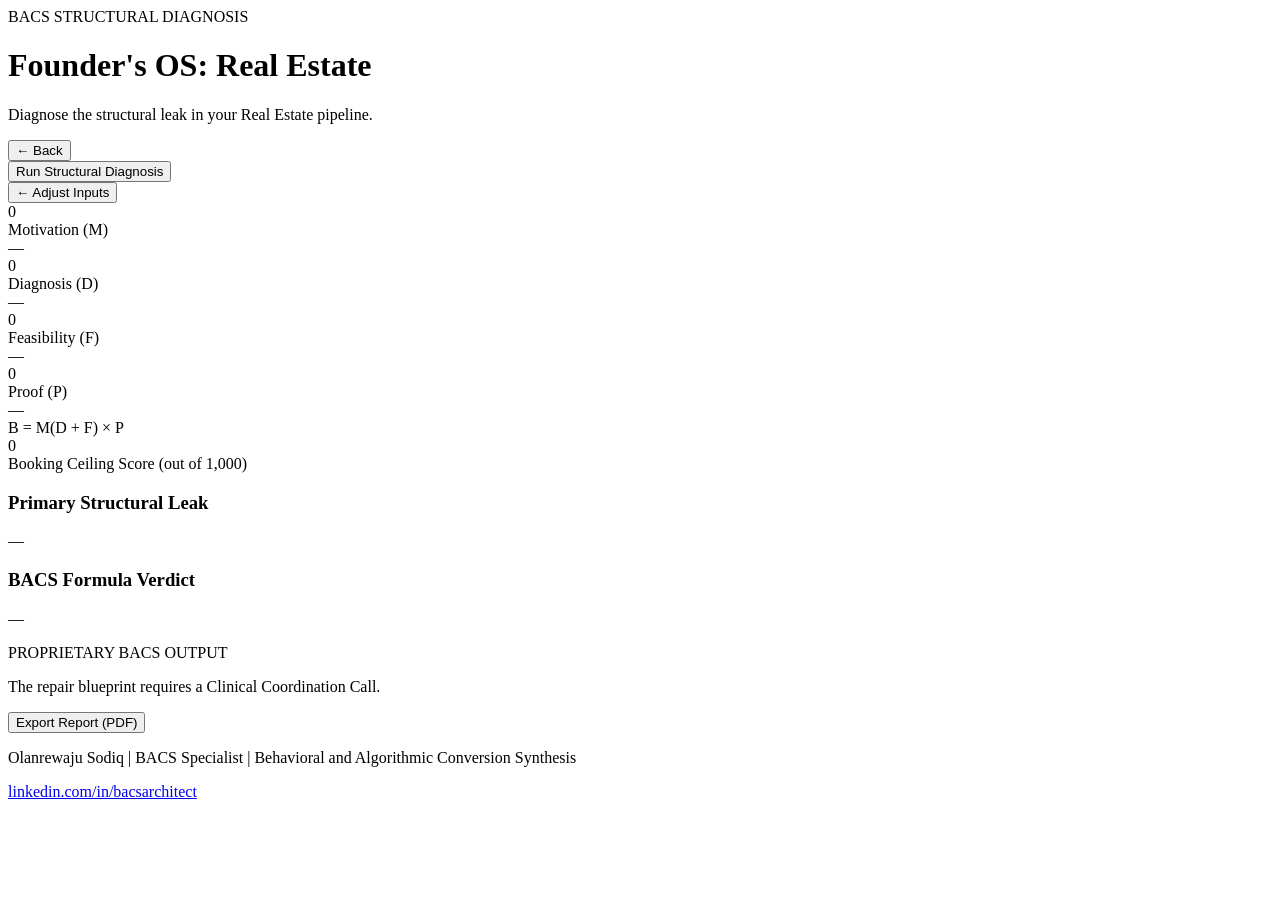
==== index.html @ ab78fde0 "Add files via upload" ====
<!DOCTYPE html>
<html lang="en">
<head>
    <meta charset="UTF-8">
    <meta name="viewport" content="width=device-width, initial-scale=1.0">
    <title>BACS Founder's OS | Luxury Real Estate Diagnosis</title>
    <meta name="description" content="Run a clinical BACS structural diagnosis on your Luxury Real Estate conversion pipeline.">
    <link href="https://fonts.googleapis.com/css2?family=Inter:wght@300;400;500;600;700&family=Outfit:wght@300;500;700&display=swap" rel="stylesheet">
    <link rel="stylesheet" href="founders_os_v2.css">
</head>
<body data-auto-init="realestate">
<div class="container">
    <header>
        <div class="badge">BACS STRUCTURAL DIAGNOSIS</div>
        <h1>Founder's OS: Real Estate</h1>
        <p class="subtitle">Diagnose the structural leak in your Real Estate pipeline.</p>
    </header>

    <!-- PHASE 2: DATA COLLECTION (dynamic fields initialized by JS) -->
    <div id="phase-data" class="phase">
        <div class="matrix-card">
            <div class="phase-header">
                <button class="back-btn" onclick="goBack()">← Back</button>
                <span class="selected-obj" id="selectedObjLabel"></span>
            </div>
            <div class="input-grid" id="dynamicFields"></div>
            <button class="calculate-btn" onclick="runDiagnosis()">Run Structural Diagnosis</button>
        </div>
    </div>

    <!-- PHASE 3: RESULTS -->
    <div id="phase-results" class="phase">
        <div class="matrix-card">
            <div class="phase-header">
                <button class="back-btn" onclick="goBackToData()">← Adjust Inputs</button>
                <span class="selected-obj" id="resultsObjLabel"></span>
            </div>
            <div class="score-display">
                <div class="score-card" id="card-m"><div class="score-value" id="mScore">0</div><div class="score-label">Motivation (M)</div><div class="status-badge" id="mStatus">—</div></div>
                <div class="score-card" id="card-d"><div class="score-value" id="dScore">0</div><div class="score-label">Diagnosis (D)</div><div class="status-badge" id="dStatus">—</div></div>
                <div class="score-card" id="card-f"><div class="score-value" id="fScore">0</div><div class="score-label">Feasibility (F)</div><div class="status-badge" id="fStatus">—</div></div>
                <div class="score-card" id="card-p"><div class="score-value" id="pScore">0</div><div class="score-label">Proof (P)</div><div class="status-badge" id="pStatus">—</div></div>
            </div>
            <div class="formula-box">
                <div class="formula-text">B = M(D + F) × P</div>
                <div class="formula-result" id="formulaResult">0</div>
                <div class="formula-label">Booking Ceiling Score (out of 1,000)</div>
            </div>
            <div class="analysis-box">
                <h3>Primary Structural Leak</h3>
                <p id="leakAnalysis">—</p>
            </div>
            <div class="analysis-box verdict-box">
                <h3>BACS Formula Verdict</h3>
                <p id="formulaVerdict">—</p>
            </div>
            <div class="cta-section">
                <p class="cta-label">PROPRIETARY BACS OUTPUT</p>
                <p class="cta-sub">The repair blueprint requires a Clinical Coordination Call.</p>
                <button class="print-btn" onclick="window.print()">Export Report (PDF)</button>
            </div>
        </div>
    </div>

    <footer>
        <p>Olanrewaju Sodiq | BACS Specialist | Behavioral and Algorithmic Conversion Synthesis</p>
        <a href="https://www.linkedin.com/in/bacsarchitect" target="_blank">linkedin.com/in/bacsarchitect</a>
    </footer>
</div>
<script src="founders_os_v2.js"></script>
</body>
</html>
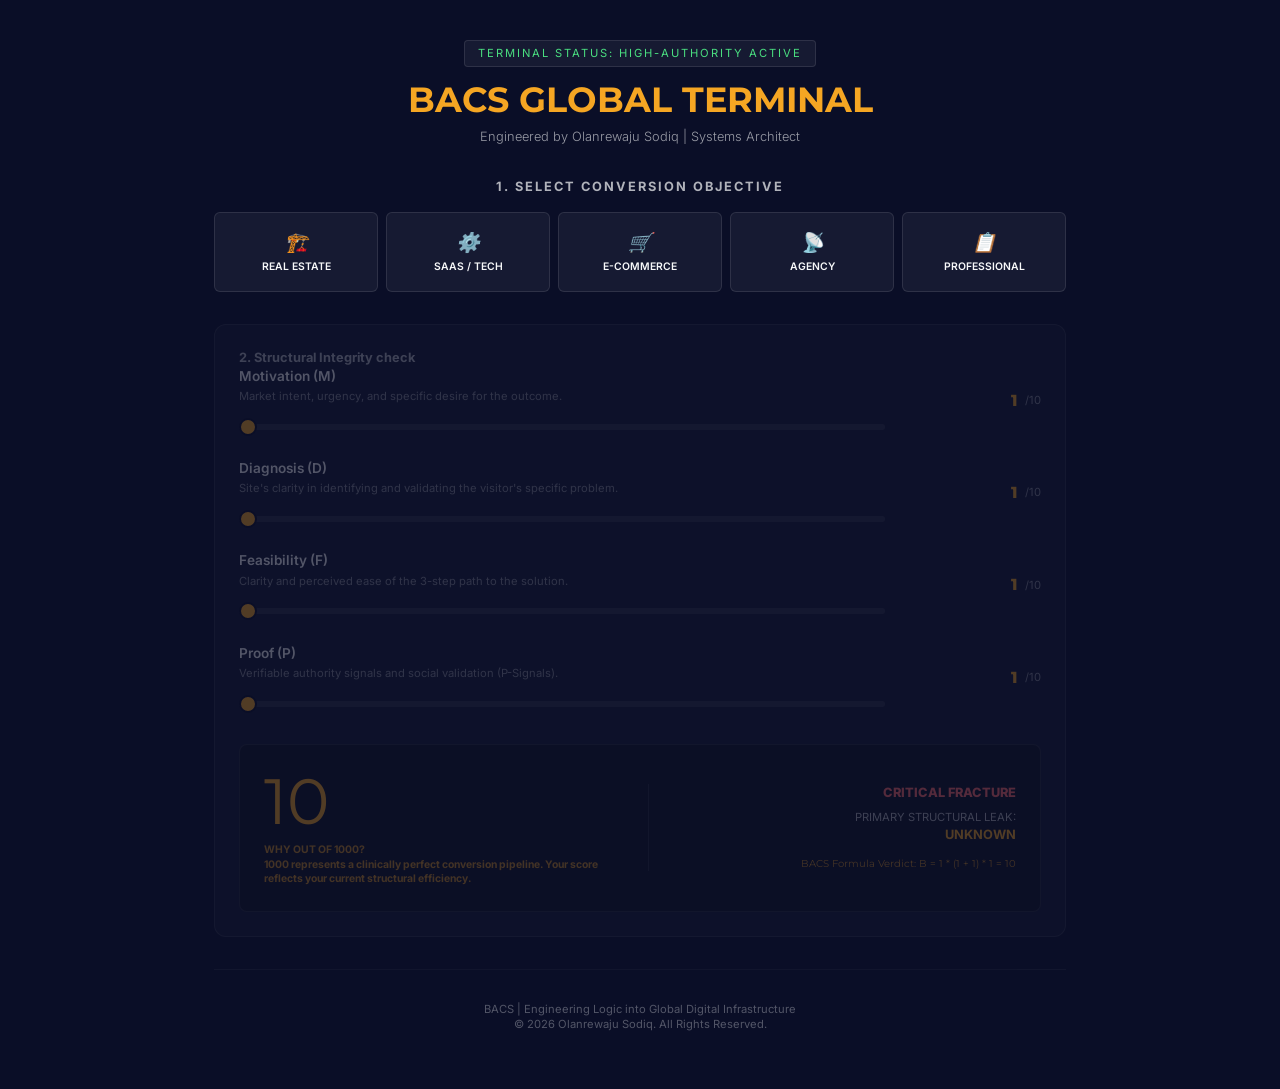
==== commit e0a4a5c0: "Add files via upload docs: update BACS Logic Terminal with clinical score explanation and structural" ====
--- a/index.html
+++ b/index.html
@@ -3,70 +3,306 @@
 <head>
     <meta charset="UTF-8">
     <meta name="viewport" content="width=device-width, initial-scale=1.0">
-    <title>BACS Founder's OS | Luxury Real Estate Diagnosis</title>
-    <meta name="description" content="Run a clinical BACS structural diagnosis on your Luxury Real Estate conversion pipeline.">
-    <link href="https://fonts.googleapis.com/css2?family=Inter:wght@300;400;500;600;700&family=Outfit:wght@300;500;700&display=swap" rel="stylesheet">
-    <link rel="stylesheet" href="founders_os_v2.css">
+    <title>BACS | Global Conversion Logic Terminal</title>
+    <link href="https://fonts.googleapis.com/css2?family=Inter:wght@300;400;600&family=Montserrat:wght@700;800&display=swap" rel="stylesheet">
+    <style>
+        :root {
+            --navy: #0A0E27;
+            --gold: #F5A623;
+            --white: #F8F9FA;
+            --glass: rgba(255, 255, 255, 0.05);
+            --border: rgba(255, 255, 255, 0.1);
+        }
+
+        * { margin: 0; padding: 0; box-sizing: border-box; }
+
+        body {
+            background-color: var(--navy);
+            color: var(--white);
+            font-family: 'Inter', sans-serif;
+            line-height: 1.4;
+            overflow-x: hidden;
+            display: flex;
+            justify-content: center;
+        }
+
+        .terminal-container {
+            width: 100%;
+            max-width: 900px;
+            padding: 1.5rem;
+            animation: fadeIn 0.8s ease-out;
+        }
+
+        @keyframes fadeIn {
+            from { opacity: 0; transform: translateY(10px); }
+            to { opacity: 1; transform: translateY(0); }
+        }
+
+        header { text-align: center; padding: 1rem 0; margin-bottom: 1rem; }
+        .status-bar {
+            display: inline-block;
+            padding: 0.3rem 0.8rem;
+            background: var(--glass);
+            border: 1px solid var(--border);
+            border-radius: 4px;
+            font-size: 0.7rem;
+            text-transform: uppercase;
+            letter-spacing: 2px;
+            color: #4ade80;
+            margin-bottom: 0.5rem;
+        }
+        h1 { font-family: 'Montserrat', sans-serif; font-size: 2.2rem; color: var(--gold); text-transform: uppercase; margin-bottom: 0.2rem; }
+        .architect { font-size: 0.8rem; opacity: 0.6; font-weight: 300; }
+
+        /* Step 1: Niche Selector */
+        .niche-section { margin-bottom: 2rem; text-align: center; }
+        .niche-grid { display: grid; grid-template-columns: repeat(5, 1fr); gap: 0.5rem; margin-top: 1rem; }
+        .niche-btn {
+            background: var(--glass); border: 1px solid var(--border); padding: 1rem 0.5rem; border-radius: 6px;
+            cursor: pointer; transition: all 0.3s ease; font-size: 0.65rem; font-weight: 600; color: var(--white); text-transform: uppercase;
+        }
+        .niche-btn.active { border-color: var(--gold); background: rgba(245, 166, 35, 0.2); box-shadow: 0 0 15px rgba(245, 166, 35, 0.3); }
+        .niche-btn i { display: block; font-size: 1.2rem; margin-bottom: 0.3rem; }
+
+        /* Step 2: The Audit */
+        .audit-section {
+            background: var(--glass); border: 1px solid var(--border); padding: 1.5rem; border-radius: 12px; margin-bottom: 1.5rem;
+            opacity: 0.3; pointer-events: none; transition: 0.5s;
+        }
+        .audit-section.active { opacity: 1; pointer-events: auto; }
+
+        .slider-row { display: grid; grid-template-columns: 1fr 140px; gap: 1rem; margin-bottom: 1.5rem; align-items: center; }
+        .slider-label { display: block; font-size: 0.85rem; font-weight: 600; margin-bottom: 0.2rem; }
+        .slider-desc { font-size: 0.7rem; opacity: 0.5; display: block; margin-bottom: 0.5rem; }
+        .slider-controls { display: flex; align-items: center; gap: 8px; justify-content: flex-end; }
+        .slider-value { width: 40px; text-align: right; font-family: 'Montserrat', sans-serif; color: var(--gold); font-weight: 800; }
+
+        input[type="range"] { width: 100%; height: 6px; background: var(--border); border-radius: 5px; appearance: none; outline: none; }
+        input[type="range"]::-webkit-slider-thumb {
+            appearance: none; width: 18px; height: 18px; background: var(--gold); border-radius: 50%; cursor: pointer; border: 2px solid var(--navy);
+        }
+
+        /* Score Display */
+        .results-wrapper {
+            background: rgba(0,0,0,0.3); border-radius: 8px; border: 1px solid var(--border); padding: 1.5rem;
+            display: grid; grid-template-columns: 1fr 1fr; gap: 1rem; align-items: center;
+        }
+        #total-score { font-family: 'Montserrat', sans-serif; font-size: 4rem; line-height: 1; color: var(--gold); }
+        .score-info { font-size: 0.65rem; font-weight: 700; color: var(--gold); margin-top: 10px; opacity: 0.8; }
+        
+        .diagnostics-display { text-align: right; border-left: 1px solid var(--border); padding-left: 1rem; }
+        .verdict-tag { font-weight: 800; font-size: 0.8rem; text-transform: uppercase; color: #ff6b6b; margin-bottom: 0.5rem; }
+        .leak-label { font-size: 0.7rem; color: var(--white); opacity: 0.7; }
+        #primary-leak { color: var(--gold); font-weight: 700; text-transform: uppercase; font-size: 0.8rem; }
+        .formula-math { font-family: 'Montserrat', sans-serif; font-size: 0.65rem; color: var(--gold); margin-top: 0.8rem; opacity: 0.8; }
+
+        /* Step 3: Community (Benefit Table) */
+        .community-section {
+            display: none; background: rgba(245, 166, 35, 0.05); border: 1px solid var(--gold); padding: 2rem; border-radius: 12px; margin-top: 1.5rem;
+        }
+        .community-section h3 { font-family: 'Montserrat', sans-serif; font-size: 1rem; margin-bottom: 1.5rem; color: var(--gold); text-align: center; }
+
+        .benefit-table { width: 100%; border-collapse: collapse; margin-bottom: 2rem; font-size: 0.8rem; }
+        .benefit-table td { padding: 1rem; border-bottom: 1px solid var(--border); vertical-align: middle; }
+        .benefit-table td:first-child { width: 40px; font-size: 1.2rem; }
+        .benefit-title { font-weight: 700; color: var(--gold); margin-bottom: 0.2rem; display: block; }
+        .benefit-desc { opacity: 0.7; font-size: 0.75rem; line-height: 1.3; }
+
+        .btn {
+            display: block; width: 100%; max-width: 400px; margin: 0 auto; padding: 1.2rem;
+            border-radius: 4px; text-decoration: none; font-weight: 700; text-transform: uppercase;
+            font-size: 0.85rem; letter-spacing: 1px; transition: 0.3s; text-align: center;
+        }
+        .btn-gold { background: var(--gold); color: var(--navy); }
+        .btn-gold:hover { background: white; transform: scale(1.02); }
+
+        /* Step 4: Repair Protocols (High Ticket) */
+        .services-section {
+            display: none; margin-top: 4rem; padding-top: 2rem; border-top: 1px solid var(--border); text-align: center;
+        }
+        .service-card {
+            background: var(--glass); border: 1px solid var(--border); padding: 2rem; border-radius: 8px; margin-bottom: 2rem; text-align: left; transition: 0.3s;
+        }
+        .service-card:hover { border-color: var(--gold); }
+        .service-card h4 { font-family: 'Montserrat', sans-serif; color: var(--gold); font-size: 1rem; margin-bottom: 0.5rem; }
+        .service-card p { font-size: 0.85rem; opacity: 0.7; margin-bottom: 1.5rem; }
+        .btn-outline { border: 1px solid var(--border); color: var(--white); background: transparent; }
+
+        #niche-reminder { color: #ff6b6b; font-size: 0.75rem; font-weight: 700; text-transform: uppercase; margin-top: 0.5rem; display: none; }
+
+        @media (max-width: 700px) {
+            .results-wrapper { grid-template-columns: 1fr; text-align: center; }
+            .diagnostics-display { text-align: center; border-left: none; border-top: 1px solid var(--border); padding-left: 0; padding-top: 1rem; }
+            .niche-grid { grid-template-columns: repeat(3, 1fr); }
+        }
+    </style>
 </head>
-<body data-auto-init="realestate">
-<div class="container">
+<body>
+
+<div class="terminal-container">
     <header>
-        <div class="badge">BACS STRUCTURAL DIAGNOSIS</div>
-        <h1>Founder's OS: Real Estate</h1>
-        <p class="subtitle">Diagnose the structural leak in your Real Estate pipeline.</p>
+        <div class="status-bar">Terminal Status: High-Authority Active</div>
+        <h1>BACS Global Terminal</h1>
+        <div class="architect">Engineered by Olanrewaju Sodiq | Systems Architect</div>
     </header>
 
-    <!-- PHASE 2: DATA COLLECTION (dynamic fields initialized by JS) -->
-    <div id="phase-data" class="phase">
-        <div class="matrix-card">
-            <div class="phase-header">
-                <button class="back-btn" onclick="goBack()">← Back</button>
-                <span class="selected-obj" id="selectedObjLabel"></span>
-            </div>
-            <div class="input-grid" id="dynamicFields"></div>
-            <button class="calculate-btn" onclick="runDiagnosis()">Run Structural Diagnosis</button>
-        </div>
-    </div>
-
-    <!-- PHASE 3: RESULTS -->
-    <div id="phase-results" class="phase">
-        <div class="matrix-card">
-            <div class="phase-header">
-                <button class="back-btn" onclick="goBackToData()">← Adjust Inputs</button>
-                <span class="selected-obj" id="resultsObjLabel"></span>
-            </div>
+    <section class="niche-section">
+        <h2 style="font-size: 0.8rem; text-transform: uppercase; letter-spacing: 2px; opacity: 0.7;">1. Select Conversion objective</h2>
+        <div class="niche-grid">
+            <div class="niche-btn" onclick="activateAudit(this, 'Real Estate')"><i>🏗️</i>Real Estate</div>
+            <div class="niche-btn" onclick="activateAudit(this, 'SaaS')"><i>⚙️</i>SaaS / Tech</div>
+            <div class="niche-btn" onclick="activateAudit(this, 'E-Commerce')"><i>🛒</i>E-Commerce</div>
+            <div class="niche-btn" onclick="activateAudit(this, 'Agency')"><i>📡</i>Agency</div>
+            <div class="niche-btn" onclick="activateAudit(this, 'Professional')"><i>📋</i>Professional</div>
+        </div>
+        <div id="niche-reminder">Please select a niche to initialize the diagnostic engine.</div>
+    </section>
+
+    <section class="audit-section" id="audit-engine">
+        <h2 style="font-size: 0.8rem; opacity: 0.7;">2. Structural Integrity check</h2>
+        
+        <div class="slider-row">
+            <div>
+                <label class="slider-label">Motivation (M)</label>
+                <span class="slider-desc">Market intent, urgency, and specific desire for the outcome.</span>
+                <input type="range" id="m-score" min="1" max="10" value="1" oninput="calculateBACS()">
+            </div>
+            <div class="slider-controls"><span id="m-val" class="slider-value">1</span><span style="font-size: 0.7rem; opacity: 0.5;">/10</span></div>
+        </div>
+
+        <div class="slider-row">
+            <div>
+                <label class="slider-label">Diagnosis (D)</label>
+                <span class="slider-desc">Site's clarity in identifying and validating the visitor's specific problem.</span>
+                <input type="range" id="d-score" min="1" max="10" value="1" oninput="calculateBACS()">
+            </div>
+            <div class="slider-controls"><span id="d-val" class="slider-value">1</span><span style="font-size: 0.7rem; opacity: 0.5;">/10</span></div>
+        </div>
+
+        <div class="slider-row">
+            <div>
+                <label class="slider-label">Feasibility (F)</label>
+                <span class="slider-desc">Clarity and perceived ease of the 3-step path to the solution.</span>
+                <input type="range" id="f-score" min="1" max="10" value="1" oninput="calculateBACS()">
+            </div>
+            <div class="slider-controls"><span id="f-val" class="slider-value">1</span><span style="font-size: 0.7rem; opacity: 0.5;">/10</span></div>
+        </div>
+
+        <div class="slider-row" style="margin-bottom: 2rem;">
+            <div>
+                <label class="slider-label">Proof (P)</label>
+                <span class="slider-desc">Verifiable authority signals and social validation (P-Signals).</span>
+                <input type="range" id="p-score" min="1" max="10" value="1" oninput="calculateBACS()">
+            </div>
+            <div class="slider-controls"><span id="p-val" class="slider-value">1</span><span style="font-size: 0.7rem; opacity: 0.5;">/10</span></div>
+        </div>
+
+        <div class="results-wrapper">
             <div class="score-display">
-                <div class="score-card" id="card-m"><div class="score-value" id="mScore">0</div><div class="score-label">Motivation (M)</div><div class="status-badge" id="mStatus">—</div></div>
-                <div class="score-card" id="card-d"><div class="score-value" id="dScore">0</div><div class="score-label">Diagnosis (D)</div><div class="status-badge" id="dStatus">—</div></div>
-                <div class="score-card" id="card-f"><div class="score-value" id="fScore">0</div><div class="score-label">Feasibility (F)</div><div class="status-badge" id="fStatus">—</div></div>
-                <div class="score-card" id="card-p"><div class="score-value" id="pScore">0</div><div class="score-label">Proof (P)</div><div class="status-badge" id="pStatus">—</div></div>
-            </div>
-            <div class="formula-box">
-                <div class="formula-text">B = M(D + F) × P</div>
-                <div class="formula-result" id="formulaResult">0</div>
-                <div class="formula-label">Booking Ceiling Score (out of 1,000)</div>
-            </div>
-            <div class="analysis-box">
-                <h3>Primary Structural Leak</h3>
-                <p id="leakAnalysis">—</p>
-            </div>
-            <div class="analysis-box verdict-box">
-                <h3>BACS Formula Verdict</h3>
-                <p id="formulaVerdict">—</p>
-            </div>
-            <div class="cta-section">
-                <p class="cta-label">PROPRIETARY BACS OUTPUT</p>
-                <p class="cta-sub">The repair blueprint requires a Clinical Coordination Call.</p>
-                <button class="print-btn" onclick="window.print()">Export Report (PDF)</button>
-            </div>
-        </div>
-    </div>
-
-    <footer>
-        <p>Olanrewaju Sodiq | BACS Specialist | Behavioral and Algorithmic Conversion Synthesis</p>
-        <a href="https://www.linkedin.com/in/bacsarchitect" target="_blank">linkedin.com/in/bacsarchitect</a>
+                <div id="total-score">10</div>
+                <div class="score-info">WHY OUT OF 1000? <br> 1000 represents a clinically perfect conversion pipeline. Your score reflects your current structural efficiency.</div>
+            </div>
+            <div class="diagnostics-display">
+                <div id="verdict-tag" class="verdict-tag">CRITICAL FRACTURE</div>
+                <div class="leak-label">PRIMARY STRUCTURAL LEAK:</div>
+                <div id="primary-leak">UNKNOWN</div>
+                <div id="formula-math" class="formula-math">BACS Formula Verdict: B = 1 * (1 + 1) * 1 = 10</div>
+            </div>
+        </div>
+    </section>
+
+    <section class="community-section" id="community-section">
+        <h3>DIAGNOSIS COMPLETE: SECURE ARCHIVE ACCESS</h3>
+        
+        <table class="benefit-table">
+            <tr>
+                <td>🛡️</td>
+                <td><span class="benefit-title">Unlimited Forensic Autopsies</span><span class="benefit-desc">Perform surgical diagnostics on any digital asset at will. Replaces $5,000+ in agency fees.</span></td>
+            </tr>
+            <tr>
+                <td>🎙️</td>
+                <td><span class="benefit-title">Forensic Briefings</span><span class="benefit-desc">Generate custom clinical podcasts for your brand or niche to identify capital leakage.</span></td>
+            </tr>
+            <tr>
+                <td>💬</td>
+                <td><span class="benefit-title">Interactive Chat Analyst</span><span class="benefit-desc">Direct access to the gated BACS interactive environment for real-time triage.</span></td>
+            </tr>
+        </table>
+
+        <p style="font-size: 0.75rem; font-weight: 700; color: var(--gold); text-transform: uppercase; margin-bottom: 1.5rem; text-align: center;">
+            Upon payment, you will receive an immediate invitation to the gated NotebookLM diagnostic environment.
+        </p>
+
+        <a href="https://yoursubstacklink.com" class="btn btn-gold">Join Engineering Circle ($49/mo)</a>
+    </section>
+
+    <section class="services-section" id="services-section">
+        <h2 style="font-family: 'Montserrat', sans-serif; font-size: 0.8rem; letter-spacing: 3px; color: var(--gold); margin-bottom: 2rem;">REPAIR PROTOCOLS (THE FIX)</h2>
+        
+        <div class="service-card">
+            <h4>Surgical Repair Blueprint</h4>
+            <p>Positioned for full-scale conversion engineering. We don't just find the leaks; we build the repair systems. Rebuild your digital infrastructure from the ground up for maximum capital yield.</p>
+            <a href="https://yourpaymentlink.com/repair" class="btn btn-outline" style="max-width: 300px; margin: 0;">Initiate Repair ($2,500)</a>
+        </div>
+
+        <div class="service-card">
+            <h4>Clinical Coordination Call</h4>
+            <p>Positioned as a "Tactical Strike." Ideal for isolating and resolving one specific structural fracture in a high-intensity 45-minute session with a Systems Architect.</p>
+            <a href="https://yourpaymentlink.com/call" class="btn btn-outline" style="max-width: 300px; margin: 0;">Book Coordination Call ($497)</a>
+        </div>
+    </section>
+
+    <footer style="text-align: center; padding: 2rem; opacity: 0.3; font-size: 0.7rem; border-top: 1px solid var(--border); margin-top: 2rem;">
+        BACS | Engineering Logic into Global Digital Infrastructure<br>
+        &copy; 2026 Olanrewaju Sodiq. All Rights Reserved.
     </footer>
 </div>
-<script src="founders_os_v2.js"></script>
+
+<script>
+    let nicheSelected = false;
+
+    function activateAudit(btn, niche) {
+        nicheSelected = true;
+        document.getElementById('niche-reminder').style.display = 'none';
+        document.querySelectorAll('.niche-btn').forEach(b => b.classList.remove('active'));
+        btn.classList.add('active');
+        document.getElementById('audit-engine').classList.add('active');
+    }
+
+    function calculateBACS() {
+        if (!nicheSelected) { document.getElementById('niche-reminder').style.display = 'block'; return; }
+        const m = parseInt(document.getElementById('m-score').value);
+        const d = parseInt(document.getElementById('d-score').value);
+        const f = parseInt(document.getElementById('f-score').value);
+        const p = parseInt(document.getElementById('p-score').value);
+
+        document.getElementById('m-val').innerText = m;
+        document.getElementById('d-val').innerText = d;
+        document.getElementById('f-val').innerText = f;
+        document.getElementById('p-val').innerText = p;
+
+        const raw = m * (d + f) * p;
+        const normalized = Math.round((raw / 2000) * 1000);
+        
+        document.getElementById('total-score').innerText = normalized;
+        document.getElementById('formula-math').innerText = "BACS Formula Verdict: B = " + m + " * (" + d + " + " + f + ") * " + p + " = " + raw;
+
+        const tag = document.getElementById('verdict-tag');
+        if (normalized < 300) { tag.innerText = "CRITICAL FRACTURE"; tag.style.color = "#ff6b6b"; }
+        else if (normalized < 700) { tag.innerText = "SUB-OPTIMAL ARCHITECTURE"; tag.style.color = "#f5a623"; }
+        else { tag.innerText = "CLINICAL INTEGRITY"; tag.style.color = "#4ade80"; }
+
+        const scores = [{name: 'MOTIVATION (M)', val: m}, {name: 'DIAGNOSIS (D)', val: d}, {name: 'FEASIBILITY (F)', val: f}, {name: 'PROOF (P)', val: p}];
+        const minVal = Math.min(...scores.map(s => s.val));
+        const leak = scores.find(s => s.val === minVal).name;
+        document.getElementById('primary-leak').innerText = leak;
+
+        if (m > 1 || d > 1 || f > 1 || p > 1) {
+            document.getElementById('community-section').style.display = 'block';
+            document.getElementById('services-section').style.display = 'block';
+        }
+    }
+</script>
+
 </body>
 </html>
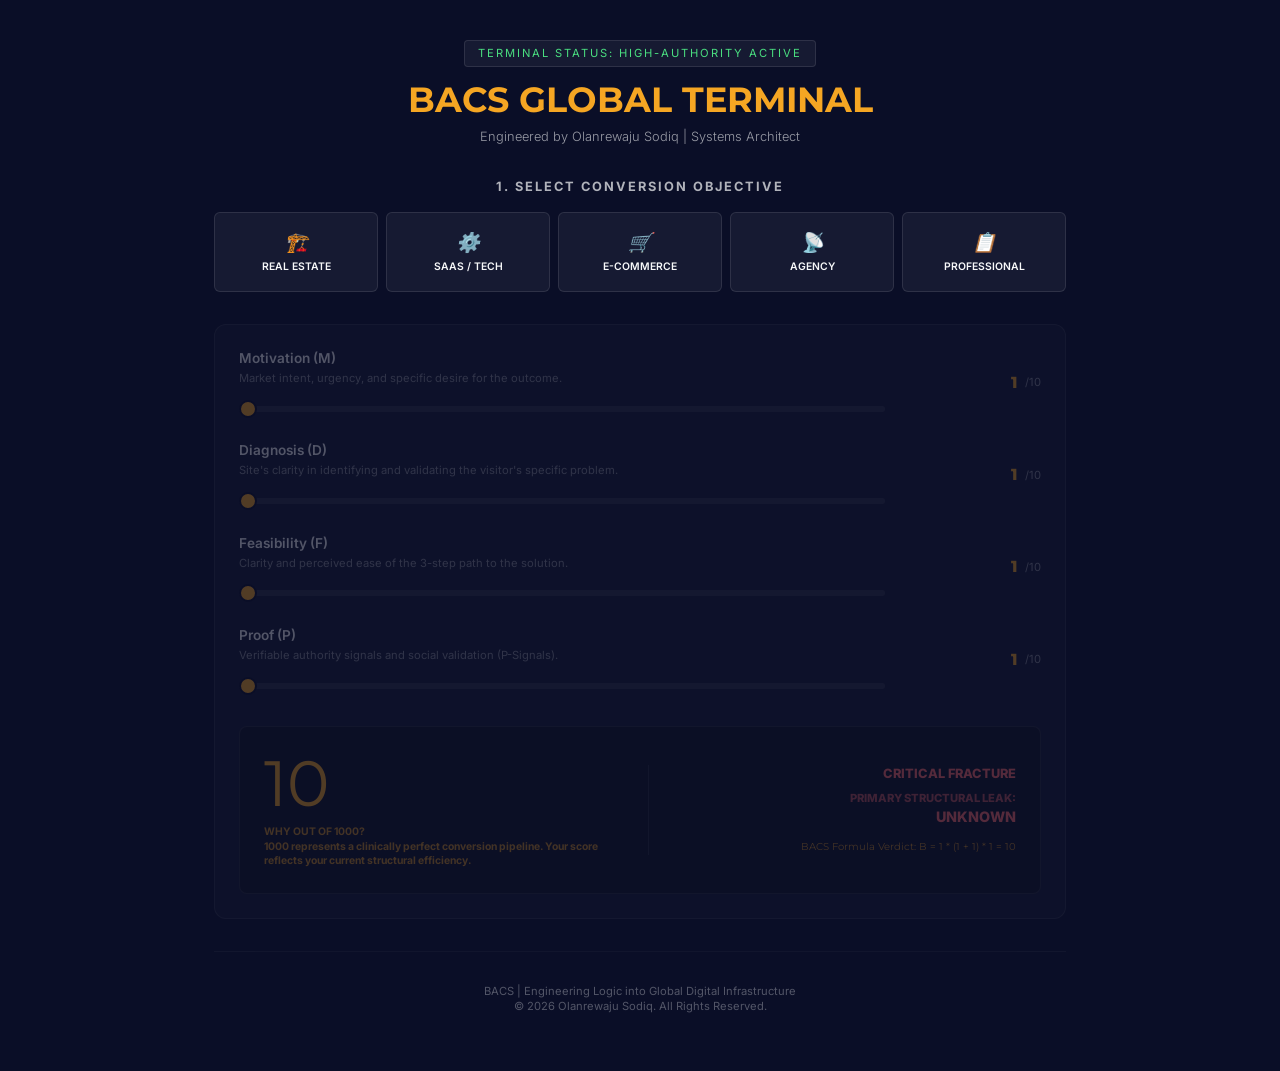
==== commit 323d6032: "Add files via upload correct BACS math logic and resolve header overlap in Founders OS v6" ====
--- a/index.html
+++ b/index.html
@@ -158,8 +158,7 @@
         <div id="niche-reminder">Please select a niche to initialize the diagnostic engine.</div>
     </section>
 
-    <section class="audit-section" id="audit-engine">
-        <h2 style="font-size: 0.8rem; opacity: 0.7;">2. Structural Integrity check</h2>
+    <section class="audit-section" id="audit-engine" style="margin-top: 1rem;">
         
         <div class="slider-row">
             <div>
@@ -204,8 +203,8 @@
             </div>
             <div class="diagnostics-display">
                 <div id="verdict-tag" class="verdict-tag">CRITICAL FRACTURE</div>
-                <div class="leak-label">PRIMARY STRUCTURAL LEAK:</div>
-                <div id="primary-leak">UNKNOWN</div>
+                <div class="leak-label" style="color: #ff6b6b; font-weight: 800;">PRIMARY STRUCTURAL LEAK:</div>
+                <div id="primary-leak" style="color: #ff6b6b; font-weight: 800; text-transform: uppercase; font-size: 0.9rem;">UNKNOWN</div>
                 <div id="formula-math" class="formula-math">BACS Formula Verdict: B = 1 * (1 + 1) * 1 = 10</div>
             </div>
         </div>
@@ -215,17 +214,25 @@
         <h3>DIAGNOSIS COMPLETE: SECURE ARCHIVE ACCESS</h3>
         
         <table class="benefit-table">
-            <tr>
-                <td>🛡️</td>
-                <td><span class="benefit-title">Unlimited Forensic Autopsies</span><span class="benefit-desc">Perform surgical diagnostics on any digital asset at will. Replaces $5,000+ in agency fees.</span></td>
+            <tr style="background: rgba(255, 255, 255, 0.02);">
+                <td style="color: var(--gold); font-weight: 800;">BENEFIT</td>
+                <td style="color: var(--gold); font-weight: 800;">BACS CLINICAL VALUE</td>
+                <td style="color: #ff6b6b; font-weight: 800; text-align: right;">MARKET COST</td>
             </tr>
             <tr>
-                <td>🎙️</td>
-                <td><span class="benefit-title">Forensic Briefings</span><span class="benefit-desc">Generate custom clinical podcasts for your brand or niche to identify capital leakage.</span></td>
+                <td>🛡️ <strong>Unlimited Autopsies</strong></td>
+                <td class="benefit-desc">Perform surgical diagnostics on any asset at will.</td>
+                <td style="text-align: right; opacity: 0.8;">$5,000+</td>
             </tr>
             <tr>
-                <td>💬</td>
-                <td><span class="benefit-title">Interactive Chat Analyst</span><span class="benefit-desc">Direct access to the gated BACS interactive environment for real-time triage.</span></td>
+                <td>🎙️ <strong>Forensic Briefings</strong></td>
+                <td class="benefit-desc">Custom clinical podcasts for your brand or niche.</td>
+                <td style="text-align: right; opacity: 0.8;">$1,500+</td>
+            </tr>
+            <tr>
+                <td>💬 <strong>Interactive Analyst</strong></td>
+                <td class="benefit-desc">Direct access to gated BACS interactive triage.</td>
+                <td style="text-align: right; opacity: 0.8;">$2,500+</td>
             </tr>
         </table>
 
@@ -284,18 +291,36 @@
         const raw = m * (d + f) * p;
         const normalized = Math.round((raw / 2000) * 1000);
         
-        document.getElementById('total-score').innerText = normalized;
+        document.getElementById('total-score').innerText = raw;
         document.getElementById('formula-math').innerText = "BACS Formula Verdict: B = " + m + " * (" + d + " + " + f + ") * " + p + " = " + raw;
 
         const tag = document.getElementById('verdict-tag');
-        if (normalized < 300) { tag.innerText = "CRITICAL FRACTURE"; tag.style.color = "#ff6b6b"; }
-        else if (normalized < 700) { tag.innerText = "SUB-OPTIMAL ARCHITECTURE"; tag.style.color = "#f5a623"; }
-        else { tag.innerText = "CLINICAL INTEGRITY"; tag.style.color = "#4ade80"; }
+        const leakLabel = document.querySelector('.leak-label');
+        const leakDisplay = document.getElementById('primary-leak');
+
+        if (normalized < 300) { 
+            tag.innerText = "CRITICAL FRACTURE"; 
+            tag.style.color = "#ff6b6b";
+            leakLabel.style.color = "#ff6b6b";
+            leakDisplay.style.color = "#ff6b6b";
+        }
+        else if (normalized < 700) { 
+            tag.innerText = "SUB-OPTIMAL ARCHITECTURE"; 
+            tag.style.color = "#f5a623";
+            leakLabel.style.color = "#f5a623";
+            leakDisplay.style.color = "#f5a623";
+        }
+        else { 
+            tag.innerText = "CLINICAL INTEGRITY"; 
+            tag.style.color = "#4ade80";
+            leakLabel.style.color = "#4ade80";
+            leakDisplay.style.color = "#4ade80";
+        }
 
         const scores = [{name: 'MOTIVATION (M)', val: m}, {name: 'DIAGNOSIS (D)', val: d}, {name: 'FEASIBILITY (F)', val: f}, {name: 'PROOF (P)', val: p}];
         const minVal = Math.min(...scores.map(s => s.val));
         const leak = scores.find(s => s.val === minVal).name;
-        document.getElementById('primary-leak').innerText = leak;
+        leakDisplay.innerText = leak;
 
         if (m > 1 || d > 1 || f > 1 || p > 1) {
             document.getElementById('community-section').style.display = 'block';
